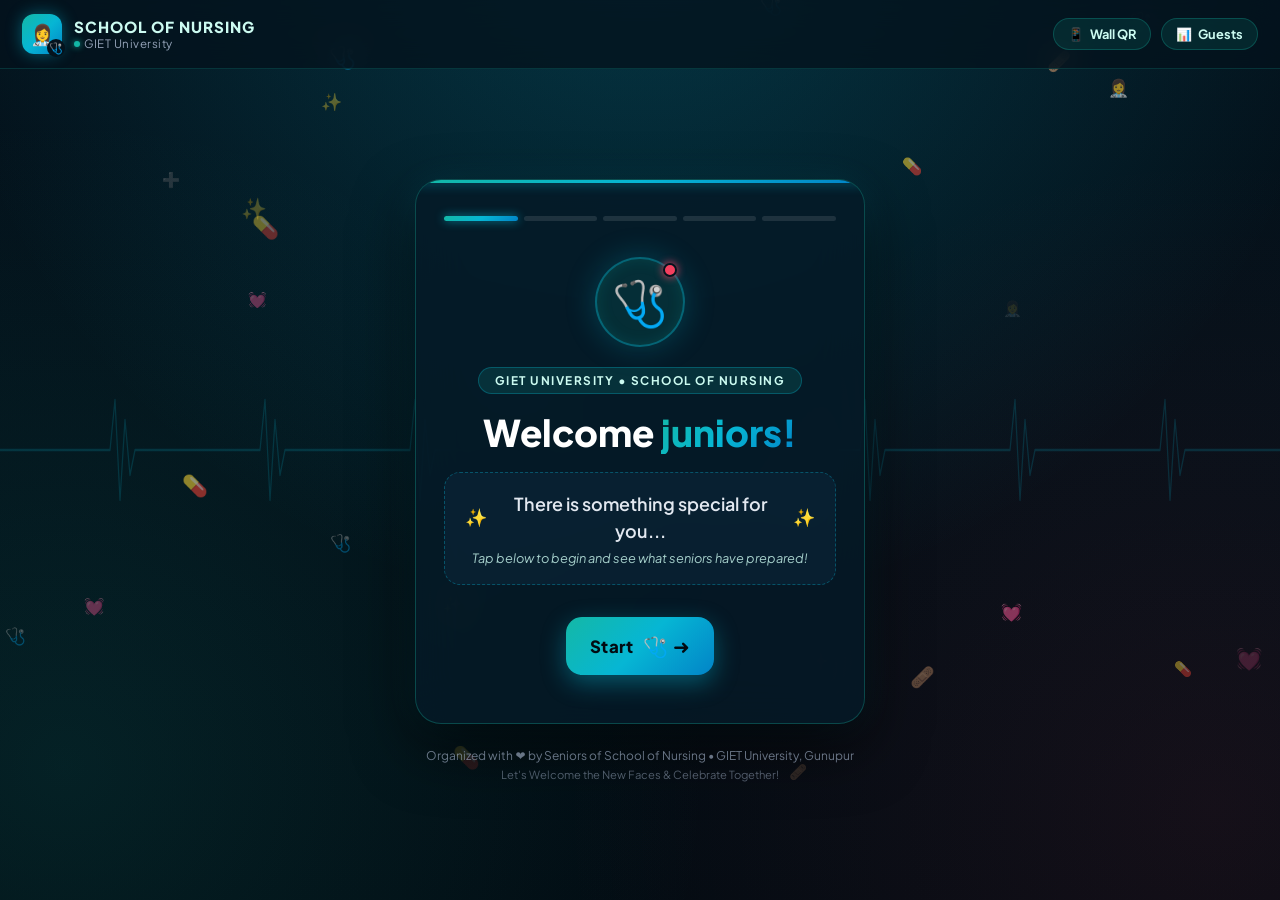
==== index.html @ d366e87e "Add files via upload" ====
<!DOCTYPE html>
<html lang="en">
<head>
  <meta charset="UTF-8">
  <meta name="viewport" content="width=device-width, initial-scale=1.0, maximum-scale=1.0, user-scalable=no">
  <title>School of Nursing • GIET University</title>
  <meta name="description" content="Official Portal for Nursing Students at GIET University Gunupur. A special surprise is waiting for you!">
  <meta name="theme-color" content="#04131d">

  <!-- Google Fonts Preconnect & Stylesheet -->
  <link rel="preconnect" href="https://fonts.googleapis.com">
  <link rel="preconnect" href="https://fonts.gstatic.com" crossorigin>
  <link href="https://fonts.googleapis.com/css2?family=Plus+Jakarta+Sans:wght@400;500;600;700;800;900&display=swap" rel="stylesheet">

  <link rel="stylesheet" href="style.css">
</head>
<body>

  <!-- Floating Ambient Nursing Sparkles & Medical Icons Canvas -->
  <canvas id="ambient-canvas"></canvas>

  <!-- Glowing ECG Pulse Wave in the Background -->
  <div class="ecg-line-bg" aria-hidden="true"></div>

  <!-- Top Navigation Header -->
  <header class="app-header">
    <a href="index.html" class="brand-badge">
      <div class="brand-crest">👩‍⚕️</div>
      <div class="brand-text">
        <span class="brand-title">School of Nursing</span>
        <span class="brand-sub">GIET University</span>
      </div>
    </a>
    <div class="header-actions">
      <a href="qr-poster.html" class="nav-pill" title="Printable QR Code for Department Walls">
        <span>📱</span> <span>Wall QR</span>
      </a>
      <a href="admin.html" class="nav-pill" title="Organizer Admin View">
        <span>📊</span> <span>Guests</span>
      </a>
    </div>
  </header>

  <!-- Main Multi-Step Interactive Container -->
  <main class="main-wrapper">
    <div class="step-card">

      <!-- Progress Segments (Clinical Monitor Style) -->
      <div class="step-progress-bar" aria-label="Progress">
        <div class="progress-segment active" data-step="1"></div>
        <div class="progress-segment" data-step="2"></div>
        <div class="progress-segment" data-step="3"></div>
        <div class="progress-segment" data-step="4"></div>
        <div class="progress-segment" data-step="5"></div>
      </div>

      <!-- ==========================================
           PAGE 1: WELCOME JUNIORS (Clean & Mysterious)
           Only "Welcome juniors" & "There is something special for you"
           No venue, time, or date revealed yet!
           ========================================== -->
      <section id="step-1" class="page-step current step-1-welcome">
        
        <!-- Glowing Nursing Hero Badge with Stethoscope & ECG Pulse -->
        <div class="nursing-hero-badge">
          <span class="hero-medical-icons">🩺</span>
          <span class="pulse-dot-indicator" title="Pulse Active"></span>
        </div>

        <div class="nursing-sub-pill">
          <span>GIET UNIVERSITY • SCHOOL OF NURSING</span>
        </div>

        <h1 class="page-title">
          Welcome <span class="text-teal">juniors!</span>
        </h1>

        <div class="welcome-teaser-box">
          <p class="welcome-teaser-text">
            <span>✨</span>
            <span>There is something special for you...</span>
            <span>✨</span>
          </p>
          <p class="welcome-teaser-hint">
            Tap below to begin and see what seniors have prepared!
          </p>
        </div>

        <button id="btn-start" class="btn-primary" type="button">
          <span>Start</span>
          <span style="font-size: 1.25rem;">🩺 ➜</span>
        </button>
      </section>

      <!-- ==========================================
           PAGE 2: NAME INPUT (Screen 2)
           ========================================== -->
      <section id="step-2" class="page-step">
        <div class="question-header">
          <div class="step-label">Step 1 of 3 • Introduction</div>
          <h2 class="question-title">What is your name junior? 🎓</h2>
          <p class="question-sub">Enter your full name so seniors can welcome you properly!</p>
        </div>

        <div class="input-group">
          <span class="input-icon">👤</span>
          <input 
            type="text" 
            id="junior-name" 
            class="input-box" 
            placeholder="e.g. Priya Sharma" 
            autocomplete="name" 
            autofocus
            maxlength="60"
          >
          <div id="error-name" class="input-feedback">⚠️ Please write your name before continuing!</div>
        </div>

        <div class="btn-group">
          <button id="btn-continue-name" class="btn-primary" type="button">
            <span>Continue</span>
            <span>➜</span>
          </button>
        </div>
      </section>

      <!-- ==========================================
           PAGE 3: ROLL NO INPUT (Screen 3)
           ========================================== -->
      <section id="step-3" class="page-step">
        <div class="question-header">
          <div class="step-label">Step 2 of 3 • Identification</div>
          <h2 class="question-title">What is your roll no.? 🔢</h2>
          <p class="question-sub">Enter your university roll number or student ID</p>
        </div>

        <div class="input-group">
          <span class="input-icon">🆔</span>
          <input 
            type="text" 
            id="junior-roll" 
            class="input-box" 
            placeholder="e.g. 26NUR042 or GIET/SON/01" 
            autocomplete="off" 
            maxlength="30"
          >
          <div id="error-roll" class="input-feedback">⚠️ Please enter your roll number!</div>
        </div>

        <div class="btn-group">
          <button id="btn-back-roll" class="btn-secondary" type="button">
            <span>← Back</span>
          </button>
          <button id="btn-continue-roll" class="btn-primary" type="button">
            <span>Continue</span>
            <span>➜</span>
          </button>
        </div>
      </section>

      <!-- ==========================================
           PAGE 4: VEG & NON-VEG PREFERENCE (Screen 4)
           ========================================== -->
      <section id="step-4" class="page-step">
        <div class="question-header">
          <div class="step-label">Step 3 of 3 • Meal Preference</div>
          <h2 class="question-title">What would you like to eat? 🍽️</h2>
          <p class="question-sub">Choose your food preference for the special feast</p>
        </div>

        <div class="food-options-grid">
          <!-- VEG OPTION -->
          <div id="food-card-veg" class="food-card" role="button" tabindex="0">
            <div class="food-selected-check">✓</div>
            <div class="food-badge-circle">🥗</div>
            <div class="diet-dot-symbol veg"><span></span></div>
            <div class="food-title">Veg</div>
            <div class="food-desc">Pure Vegetarian Feast</div>
          </div>

          <!-- NON-VEG OPTION -->
          <div id="food-card-nonveg" class="food-card" role="button" tabindex="0">
            <div class="food-selected-check">✓</div>
            <div class="food-badge-circle">🍗</div>
            <div class="diet-dot-symbol nonveg"><span></span></div>
            <div class="food-title">Non-Veg</div>
            <div class="food-desc">Savory Chicken & Delicacies</div>
          </div>
        </div>

        <div id="error-food" class="input-feedback" style="text-align: center; margin-bottom: 16px;">
          ⚠️ Please select either Veg or Non-Veg!
        </div>

        <div class="btn-group">
          <button id="btn-back-food" class="btn-secondary" type="button">
            <span>← Back</span>
          </button>
          <button id="btn-continue-food" class="btn-primary" type="button" disabled>
            <span>Continue</span>
            <span>🎉</span>
          </button>
        </div>
      </section>

      <!-- ==========================================
           PAGE 5: FINALE & FRESHERS POSTER REVEAL (Screen 5)
           Here the surprise is revealed!
           ========================================== -->
      <section id="step-5" class="page-step reveal-container">
        <div class="reveal-confetti-badge">🎉✨</div>
        <h2 class="reveal-title">You're Invited!</h2>
        <p class="reveal-sub">Welcome to the GIET Nursing Family, Junior!</p>

        <!-- Personalized Junior Nursing VIP Pass Card -->
        <div class="vip-pass-card">
          <div class="pass-header">
            <span class="pass-univ">GIET UNIVERSITY • SCHOOL OF NURSING</span>
            <span class="pass-event-tag">AURORA 2026</span>
          </div>
          <div class="pass-body">
            <div>
              <div class="pass-name" id="pass-attendee-name">Junior Name</div>
              <div class="pass-meta">Roll No: <span id="pass-roll-no" style="font-weight: 700; color:#fff;">--</span></div>
            </div>
            <div>
              <span id="pass-meal-badge" class="pass-diet-pill veg">🟢 Veg Meal</span>
            </div>
          </div>
        </div>

        <!-- The Official Freshers' Party Poster -->
        <div class="poster-frame" id="poster-frame" title="Click to view full poster">
          <img src="assets/poster.jpg" alt="School of Nursing GIET University Freshers Party AURORA 2026 Poster" class="poster-img">
          <div class="poster-zoom-hint">
            <span>🔍</span> <span>Tap to Zoom</span>
          </div>
        </div>

        <!-- Event Key Details Ribbon (Revealed here at the end!) -->
        <div class="event-details-ribbon">
          <div class="ribbon-item">
            <div class="ribbon-icon">📅</div>
            <div class="ribbon-label">Date</div>
            <div class="ribbon-val">6/11/2026</div>
          </div>
          <div class="ribbon-item">
            <div class="ribbon-icon">⏰</div>
            <div class="ribbon-label">Time</div>
            <div class="ribbon-val">10.00 AM</div>
          </div>
          <div class="ribbon-item">
            <div class="ribbon-icon">📍</div>
            <div class="ribbon-label">Venue</div>
            <div class="ribbon-val">Mech Auditorium</div>
          </div>
        </div>

        <!-- Finale Action Buttons -->
        <div class="finale-actions">
          <button id="btn-download-pass" class="btn-primary" type="button">
            <span>📥 Download My VIP Pass</span>
          </button>
          
          <button id="btn-share-whatsapp" class="btn-secondary" type="button">
            <span>💬 Share on WhatsApp</span>
          </button>

          <a 
            href="https://calendar.google.com/calendar/render?action=TEMPLATE&text=Freshers%27+Party+AURORA+2026+-+School+of+Nursing&dates=20261106T043000Z/20261106T113000Z&details=School+of+Nursing+GIET+University+Gunupur+Cordially+Invites+You+to+AURORA+2026!&location=Mechanical+Auditorium%2C+GIET+University+Gunupur" 
            target="_blank" 
            rel="noopener noreferrer" 
            class="btn-secondary" 
            style="text-decoration:none;"
          >
            <span>🗓️ Add to Google Calendar</span>
          </a>

          <button id="btn-register-another" class="btn-secondary" type="button" style="margin-top: 6px; font-size: 0.85rem; opacity: 0.8;">
            <span>➕ Register Another Junior</span>
          </button>
        </div>
      </section>

    </div>

    <!-- Footer -->
    <footer class="app-footer">
      <p>Organized with ❤️ by Seniors of School of Nursing • GIET University, Gunupur</p>
      <p style="margin-top: 4px; font-size: 0.7rem; opacity: 0.75;">
        Let's Welcome the New Faces & Celebrate Together!
      </p>
    </footer>
  </main>

  <!-- Fullscreen Poster Lightbox Modal -->
  <div id="lightbox-modal" class="lightbox-modal" aria-hidden="true">
    <div class="lightbox-content">
      <button id="lightbox-close" class="lightbox-close" aria-label="Close Poster Zoom">&times;</button>
      <img src="assets/poster.jpg" alt="AURORA 2026 Poster Full View" class="lightbox-img">
    </div>
  </div>

  <!-- Scripts -->
  <script src="assets/qrcode.min.js"></script>
  <script src="assets/confetti.js"></script>
  <script src="app.js"></script>
</body>
</html>
---- style.css ----
/* ==========================================================================
   AURORA 2026 - SCHOOL OF NURSING GIET UNIVERSITY FRESHERS' PORTAL
   Theme: Medical Teal, Hospital Cyan & Heartbeat ECG Nursing Aesthetic
   ========================================================================== */

:root {
  /* Medical / Nursing Colors */
  --bg-dark: #04131d;
  --bg-darker: #020b12;
  --bg-card: rgba(6, 26, 40, 0.82);
  --bg-card-hover: rgba(10, 36, 54, 0.92);
  
  --nurse-teal: #14b8a6;
  --nurse-cyan: #06b6d4;
  --nurse-blue: #0284c7;
  --nurse-light: #ccfbf1;
  --nurse-pulse: #f43f5e; /* ECG heartbeat pulse accent */
  
  --teal-gradient: linear-gradient(135deg, #14b8a6 0%, #06b6d4 50%, #0284c7 100%);
  --teal-glow: 0 0 25px rgba(6, 182, 212, 0.45);
  
  --gold-accent: #f5c542;
  --text-primary: #ffffff;
  --text-muted: #94a3b8;
  --border-teal: rgba(20, 184, 166, 0.3);
  --border-active: rgba(6, 182, 212, 0.85);
  
  --veg-green: #10b981;
  --nonveg-red: #f43f5e;
  
  --font-heading: 'Plus Jakarta Sans', system-ui, -apple-system, sans-serif;
  --font-title: 'Cinzel', 'Playfair Display', Georgia, serif;
  --font-sans: 'Plus Jakarta Sans', system-ui, -apple-system, BlinkMacSystemFont, 'Segoe UI', Roboto, sans-serif;
  
  --radius-lg: 26px;
  --radius-md: 16px;
  --radius-sm: 10px;
  --transition: all 0.35s cubic-bezier(0.25, 1, 0.5, 1);
}

* {
  margin: 0;
  padding: 0;
  box-sizing: border-box;
  -webkit-tap-highlight-color: transparent;
}

body {
  font-family: var(--font-sans);
  background-color: var(--bg-dark);
  color: var(--text-primary);
  min-height: 100vh;
  min-height: 100dvh;
  display: flex;
  flex-direction: column;
  align-items: center;
  justify-content: center;
  overflow-x: hidden;
  position: relative;
  /* Deep Hospital Night Shift & Medical Cyan Gradient */
  background-image: 
    radial-gradient(circle at 50% -10%, rgba(6, 182, 212, 0.22) 0%, transparent 60%),
    radial-gradient(circle at 5% 85%, rgba(20, 184, 166, 0.12) 0%, transparent 45%),
    radial-gradient(circle at 95% 90%, rgba(244, 63, 94, 0.08) 0%, transparent 45%),
    linear-gradient(180deg, #04131d 0%, #020b12 100%);
  background-attachment: fixed;
}

/* Background Animated Canvas (Floating Stethoscopes, Crosses, Sparkles) */
#ambient-canvas {
  position: fixed;
  top: 0;
  left: 0;
  width: 100%;
  height: 100%;
  pointer-events: none;
  z-index: 0;
}

/* Glowing ECG Pulse Line Background Strip */
.ecg-line-bg {
  position: fixed;
  top: 50%;
  left: 0;
  width: 100%;
  height: 120px;
  transform: translateY(-50%);
  pointer-events: none;
  z-index: 1;
  opacity: 0.18;
  background-image: url("data:image/svg+xml,%3Csvg xmlns='http://www.w3.org/2000/svg' viewBox='0 0 1200 120' preserveAspectRatio='none'%3E%3Cpath d='M0,60 L200,60 L220,60 L230,10 L240,110 L250,30 L260,85 L270,60 L350,60 L500,60 L520,60 L530,10 L540,110 L550,30 L560,85 L570,60 L650,60 L800,60 L820,60 L830,10 L840,110 L850,30 L860,85 L870,60 L950,60 L1100,60 L1120,60 L1130,10 L1140,110 L1150,30 L1160,85 L1170,60 L1200,60' fill='none' stroke='%2306b6d4' stroke-width='2.5' stroke-linecap='round' stroke-linejoin='round'/%3E%3C/svg%3E");
  background-repeat: repeat-x;
  background-size: 600px 100%;
  animation: ecgFlow 12s linear infinite;
}

@keyframes ecgFlow {
  from { background-position: 0 0; }
  to { background-position: 600px 0; }
}

/* Top App Header / Navigation */
.app-header {
  position: fixed;
  top: 0;
  left: 0;
  right: 0;
  z-index: 50;
  display: flex;
  justify-content: space-between;
  align-items: center;
  padding: 14px 22px;
  background: rgba(4, 19, 29, 0.78);
  backdrop-filter: blur(14px);
  -webkit-backdrop-filter: blur(14px);
  border-bottom: 1px solid rgba(20, 184, 166, 0.2);
}

.brand-badge {
  display: flex;
  align-items: center;
  gap: 12px;
  text-decoration: none;
}

.brand-crest {
  width: 40px;
  height: 40px;
  border-radius: 12px;
  background: var(--teal-gradient);
  display: flex;
  align-items: center;
  justify-content: center;
  font-size: 20px;
  box-shadow: 0 0 16px rgba(6, 182, 212, 0.45);
  position: relative;
}

.brand-crest::after {
  content: "🩺";
  position: absolute;
  font-size: 11px;
  bottom: -3px;
  right: -3px;
  background: #04131d;
  border-radius: 50%;
  padding: 2px;
}

.brand-text {
  display: flex;
  flex-direction: column;
}

.brand-title {
  font-family: var(--font-heading);
  font-size: 0.95rem;
  font-weight: 800;
  letter-spacing: 1px;
  color: var(--nurse-light);
  text-transform: uppercase;
}

.brand-sub {
  font-size: 0.72rem;
  color: var(--text-muted);
  letter-spacing: 0.5px;
  display: flex;
  align-items: center;
  gap: 4px;
}

.brand-sub::before {
  content: "";
  display: inline-block;
  width: 6px;
  height: 6px;
  background: var(--nurse-teal);
  border-radius: 50%;
  box-shadow: 0 0 6px var(--nurse-teal);
}

.header-actions {
  display: flex;
  align-items: center;
  gap: 10px;
}

.nav-pill {
  display: inline-flex;
  align-items: center;
  gap: 6px;
  padding: 7px 14px;
  border-radius: 30px;
  font-size: 0.8rem;
  font-weight: 700;
  text-decoration: none;
  background: rgba(20, 184, 166, 0.12);
  color: var(--nurse-light);
  border: 1px solid rgba(20, 184, 166, 0.28);
  transition: var(--transition);
  cursor: pointer;
}

.nav-pill:hover {
  background: rgba(6, 182, 212, 0.25);
  border-color: var(--nurse-cyan);
  box-shadow: 0 0 12px rgba(6, 182, 212, 0.35);
  transform: translateY(-1px);
}

/* Main Flow Container */
.main-wrapper {
  position: relative;
  z-index: 10;
  width: 100%;
  max-width: 490px;
  padding: 90px 20px 30px;
  display: flex;
  flex-direction: column;
  align-items: center;
}

/* Medical Glassmorphic Card */
.step-card {
  width: 100%;
  background: var(--bg-card);
  backdrop-filter: blur(24px);
  -webkit-backdrop-filter: blur(24px);
  border: 1.5px solid var(--border-teal);
  border-radius: var(--radius-lg);
  padding: 36px 28px;
  box-shadow: 
    0 24px 60px rgba(0, 0, 0, 0.65),
    0 0 35px rgba(6, 182, 212, 0.12);
  position: relative;
  overflow: hidden;
  transition: var(--transition);
}

/* Heartbeat pulse glow line on top of card */
.step-card::before {
  content: '';
  position: absolute;
  top: 0;
  left: 0;
  right: 0;
  height: 3px;
  background: var(--teal-gradient);
  box-shadow: 0 0 12px rgba(6, 182, 212, 0.8);
}

/* Progress Indicator styled like Clinical Monitor */
.step-progress-bar {
  display: flex;
  align-items: center;
  gap: 6px;
  margin-bottom: 26px;
}

.progress-segment {
  flex: 1;
  height: 5px;
  border-radius: 6px;
  background: rgba(255, 255, 255, 0.1);
  transition: background 0.4s ease, box-shadow 0.4s ease;
  position: relative;
}

.progress-segment.active {
  background: var(--teal-gradient);
  box-shadow: 0 0 10px rgba(6, 182, 212, 0.7);
}

/* Steps Transition Engine */
.page-step {
  display: none;
  opacity: 0;
  transform: translateY(16px);
  transition: opacity 0.4s ease, transform 0.4s ease;
}

.page-step.current {
  display: block;
  opacity: 1;
  transform: translateY(0);
  animation: stepFadeIn 0.45s cubic-bezier(0.2, 0.9, 0.4, 1.1) forwards;
}

@keyframes stepFadeIn {
  from {
    opacity: 0;
    transform: translateY(20px) scale(0.97);
  }
  to {
    opacity: 1;
    transform: translateY(0) scale(1);
  }
}

/* ==========================================================================
   PAGE 1: WELCOME JUNIORS (Clean, Mysterious, Medical Touch)
   ========================================================================== */
.step-1-welcome {
  text-align: center;
  padding: 10px 0 12px;
}

/* Nursing Stethoscope & Heartbeat Icon */
.nursing-hero-badge {
  display: inline-flex;
  align-items: center;
  justify-content: center;
  width: 90px;
  height: 90px;
  border-radius: 50%;
  background: rgba(20, 184, 166, 0.12);
  border: 2px solid rgba(6, 182, 212, 0.4);
  box-shadow: 
    0 0 30px rgba(6, 182, 212, 0.25),
    inset 0 0 15px rgba(20, 184, 166, 0.15);
  margin-bottom: 20px;
  position: relative;
  animation: pulseGlow 2.5s ease-in-out infinite;
}

@keyframes pulseGlow {
  0%, 100% {
    transform: scale(1);
    box-shadow: 0 0 25px rgba(6, 182, 212, 0.25);
  }
  50% {
    transform: scale(1.06);
    box-shadow: 0 0 40px rgba(6, 182, 212, 0.5), 0 0 15px rgba(244, 63, 94, 0.3);
  }
}

.hero-medical-icons {
  font-size: 2.8rem;
  line-height: 1;
}

.pulse-dot-indicator {
  position: absolute;
  top: 4px;
  right: 6px;
  width: 14px;
  height: 14px;
  background: var(--nurse-pulse);
  border-radius: 50%;
  border: 2px solid #04131d;
  box-shadow: 0 0 8px var(--nurse-pulse);
  animation: heartBlink 1.2s infinite;
}

@keyframes heartBlink {
  0%, 100% { opacity: 1; transform: scale(1); }
  50% { opacity: 0.4; transform: scale(0.85); }
}

.nursing-sub-pill {
  display: inline-flex;
  align-items: center;
  gap: 6px;
  font-size: 0.74rem;
  letter-spacing: 1.5px;
  text-transform: uppercase;
  color: var(--nurse-light);
  background: rgba(20, 184, 166, 0.15);
  border: 1px solid rgba(6, 182, 212, 0.3);
  padding: 5px 16px;
  border-radius: 20px;
  margin-bottom: 16px;
  font-weight: 700;
}

.page-title {
  font-family: var(--font-heading);
  font-size: 2.3rem;
  font-weight: 800;
  color: #ffffff;
  margin-bottom: 12px;
  line-height: 1.2;
}

.text-teal {
  background: var(--teal-gradient);
  -webkit-background-clip: text;
  -webkit-text-fill-color: transparent;
  display: inline-block;
}

.welcome-teaser-box {
  background: rgba(14, 44, 66, 0.45);
  border: 1px dashed rgba(6, 182, 212, 0.35);
  border-radius: var(--radius-md);
  padding: 18px 20px;
  margin: 18px 0 32px;
  position: relative;
}

.welcome-teaser-text {
  font-size: 1.12rem;
  font-weight: 600;
  color: #e2e8f0;
  line-height: 1.5;
  display: flex;
  align-items: center;
  justify-content: center;
  gap: 8px;
}

.welcome-teaser-hint {
  font-size: 0.8rem;
  color: var(--nurse-light);
  opacity: 0.8;
  margin-top: 6px;
  font-style: italic;
}

/* ==========================================================================
   PAGE 2 & 3: FORM QUESTIONS (Clinical Chart Style)
   ========================================================================== */
.question-header {
  margin-bottom: 24px;
  text-align: left;
}

.step-label {
  font-size: 0.75rem;
  font-weight: 700;
  text-transform: uppercase;
  letter-spacing: 1.5px;
  color: var(--nurse-cyan);
  display: flex;
  align-items: center;
  gap: 6px;
  margin-bottom: 8px;
}

.question-title {
  font-family: var(--font-heading);
  font-size: 1.65rem;
  font-weight: 800;
  color: var(--text-primary);
  line-height: 1.25;
  margin-bottom: 6px;
}

.question-sub {
  font-size: 0.86rem;
  color: var(--text-muted);
}

.input-group {
  margin-bottom: 28px;
  position: relative;
}

.input-box {
  width: 100%;
  padding: 16px 18px 16px 52px;
  font-size: 1.05rem;
  font-family: var(--font-sans);
  color: #ffffff;
  background: rgba(4, 19, 31, 0.85);
  border: 1.5px solid rgba(20, 184, 166, 0.3);
  border-radius: var(--radius-md);
  outline: none;
  transition: var(--transition);
}

.input-box:focus {
  border-color: var(--nurse-cyan);
  background: rgba(4, 19, 31, 0.98);
  box-shadow: 0 0 20px rgba(6, 182, 212, 0.3);
}

.input-box::placeholder {
  color: rgba(148, 163, 184, 0.55);
}

.input-icon {
  position: absolute;
  left: 18px;
  top: 50%;
  transform: translateY(-50%);
  font-size: 1.25rem;
  color: var(--nurse-cyan);
  pointer-events: none;
  opacity: 0.85;
}

.input-feedback {
  font-size: 0.8rem;
  margin-top: 8px;
  color: #fb7185;
  display: none;
  padding-left: 4px;
  font-weight: 600;
}

.input-box.error {
  border-color: #fb7185;
  box-shadow: 0 0 15px rgba(251, 113, 133, 0.25);
}

/* ==========================================================================
   PAGE 4: FOOD PREFERENCES (Veg vs Non-Veg Nutrition Choices)
   ========================================================================== */
.food-options-grid {
  display: grid;
  grid-template-columns: 1fr 1fr;
  gap: 14px;
  margin-bottom: 28px;
}

.food-card {
  position: relative;
  border-radius: var(--radius-md);
  background: rgba(4, 19, 31, 0.75);
  border: 2px solid rgba(255, 255, 255, 0.1);
  padding: 22px 14px;
  text-align: center;
  cursor: pointer;
  transition: var(--transition);
  display: flex;
  flex-direction: column;
  align-items: center;
  justify-content: center;
  overflow: hidden;
  user-select: none;
}

.food-card:hover {
  transform: translateY(-3px);
  background: rgba(8, 30, 48, 0.9);
  border-color: rgba(6, 182, 212, 0.4);
}

.food-card.selected-veg {
  border-color: var(--veg-green);
  background: rgba(16, 185, 129, 0.12);
  box-shadow: 0 0 22px rgba(16, 185, 129, 0.35);
  transform: scale(1.02);
}

.food-card.selected-nonveg {
  border-color: var(--nonveg-red);
  background: rgba(244, 63, 94, 0.12);
  box-shadow: 0 0 22px rgba(244, 63, 94, 0.35);
  transform: scale(1.02);
}

.food-badge-circle {
  width: 58px;
  height: 58px;
  border-radius: 50%;
  display: flex;
  align-items: center;
  justify-content: center;
  font-size: 1.8rem;
  margin-bottom: 12px;
  background: rgba(255, 255, 255, 0.05);
  transition: transform 0.3s ease;
}

.food-card:hover .food-badge-circle {
  transform: scale(1.1);
}

.diet-dot-symbol {
  width: 18px;
  height: 18px;
  border: 2px solid;
  border-radius: 3px;
  display: inline-flex;
  align-items: center;
  justify-content: center;
  margin-bottom: 6px;
}

.diet-dot-symbol.veg {
  border-color: var(--veg-green);
}
.diet-dot-symbol.veg span {
  width: 8px;
  height: 8px;
  background-color: var(--veg-green);
  border-radius: 50%;
}

.diet-dot-symbol.nonveg {
  border-color: var(--nonveg-red);
}
.diet-dot-symbol.nonveg span {
  width: 8px;
  height: 8px;
  background-color: var(--nonveg-red);
  border-radius: 50%;
}

.food-title {
  font-size: 1.15rem;
  font-weight: 800;
  color: #ffffff;
  margin-bottom: 4px;
}

.food-desc {
  font-size: 0.74rem;
  color: var(--text-muted);
}

.food-selected-check {
  position: absolute;
  top: 8px;
  right: 8px;
  width: 22px;
  height: 22px;
  border-radius: 50%;
  background: var(--nurse-cyan);
  color: #04131d;
  font-size: 0.8rem;
  font-weight: 900;
  display: none;
  align-items: center;
  justify-content: center;
}

.food-card.selected-veg .food-selected-check,
.food-card.selected-nonveg .food-selected-check {
  display: flex;
}

/* ==========================================================================
   BUTTONS: Medical Nursing Style with Heartbeat Pulse
   ========================================================================== */
.btn-group {
  display: flex;
  gap: 12px;
  width: 100%;
}

.btn-primary {
  flex: 1;
  padding: 16px 24px;
  border-radius: var(--radius-md);
  border: none;
  background: var(--teal-gradient);
  color: #020b12;
  font-family: var(--font-sans);
  font-size: 1.05rem;
  font-weight: 800;
  letter-spacing: 0.5px;
  cursor: pointer;
  box-shadow: 0 8px 24px rgba(6, 182, 212, 0.4);
  display: inline-flex;
  align-items: center;
  justify-content: center;
  gap: 10px;
  transition: var(--transition);
  user-select: none;
  position: relative;
  overflow: hidden;
}

.btn-primary::after {
  content: '';
  position: absolute;
  top: 0;
  left: -100%;
  width: 100%;
  height: 100%;
  background: linear-gradient(90deg, transparent, rgba(255, 255, 255, 0.35), transparent);
  transition: 0.5s;
}

.btn-primary:hover::after {
  left: 100%;
}

.btn-primary:hover {
  transform: translateY(-2px);
  box-shadow: 0 12px 30px rgba(6, 182, 212, 0.55);
  filter: brightness(1.08);
}

.btn-primary:active {
  transform: translateY(1px);
}

.btn-primary:disabled {
  opacity: 0.45;
  cursor: not-allowed;
  transform: none;
  box-shadow: none;
}

.btn-secondary {
  padding: 16px 20px;
  border-radius: var(--radius-md);
  border: 1px solid rgba(20, 184, 166, 0.3);
  background: rgba(20, 184, 166, 0.08);
  color: var(--nurse-light);
  font-family: var(--font-sans);
  font-size: 0.95rem;
  font-weight: 700;
  cursor: pointer;
  transition: var(--transition);
  display: inline-flex;
  align-items: center;
  justify-content: center;
  gap: 8px;
}

.btn-secondary:hover {
  background: rgba(20, 184, 166, 0.18);
  border-color: var(--nurse-cyan);
}

/* ==========================================================================
   PAGE 5: FINALE & GRAND FRESHERS POSTER REVEAL
   ========================================================================== */
.reveal-container {
  text-align: center;
}

.reveal-confetti-badge {
  font-size: 2.4rem;
  margin-bottom: 6px;
  display: inline-block;
}

.reveal-title {
  font-family: var(--font-heading);
  font-size: 1.85rem;
  font-weight: 800;
  color: var(--nurse-light);
  margin-bottom: 4px;
}

.reveal-sub {
  font-size: 0.88rem;
  color: var(--text-muted);
  margin-bottom: 20px;
}

/* Personalized Nursing VIP Entry Pass */
.vip-pass-card {
  background: linear-gradient(145deg, rgba(8, 30, 48, 0.95) 0%, rgba(4, 16, 26, 0.98) 100%);
  border: 1.5px solid var(--nurse-cyan);
  border-radius: var(--radius-md);
  padding: 18px 20px;
  margin-bottom: 22px;
  text-align: left;
  box-shadow: 0 10px 30px rgba(0, 0, 0, 0.5), 0 0 18px rgba(6, 182, 212, 0.25);
  position: relative;
  overflow: hidden;
}

.vip-pass-card::after {
  content: "VIP ENTRY";
  position: absolute;
  right: -24px;
  top: 16px;
  background: var(--teal-gradient);
  color: #020b12;
  font-size: 0.62rem;
  font-weight: 900;
  padding: 3px 28px;
  transform: rotate(45deg);
  letter-spacing: 1px;
}

.pass-header {
  display: flex;
  justify-content: space-between;
  align-items: center;
  border-bottom: 1px dashed rgba(6, 182, 212, 0.35);
  padding-bottom: 10px;
  margin-bottom: 12px;
}

.pass-univ {
  font-family: var(--font-heading);
  font-size: 0.72rem;
  letter-spacing: 1px;
  color: var(--nurse-cyan);
  font-weight: 800;
  text-transform: uppercase;
}

.pass-event-tag {
  font-size: 0.68rem;
  color: var(--text-muted);
}

.pass-body {
  display: grid;
  grid-template-columns: 1fr auto;
  gap: 10px;
  align-items: center;
}

.pass-name {
  font-size: 1.25rem;
  font-weight: 800;
  color: #ffffff;
  margin-bottom: 2px;
}

.pass-meta {
  font-size: 0.82rem;
  color: var(--text-muted);
}

.pass-diet-pill {
  padding: 4px 10px;
  border-radius: 20px;
  font-size: 0.75rem;
  font-weight: 700;
  display: inline-flex;
  align-items: center;
  gap: 5px;
}

.pass-diet-pill.veg {
  background: rgba(16, 185, 129, 0.15);
  color: var(--veg-green);
  border: 1px solid var(--veg-green);
}

.pass-diet-pill.nonveg {
  background: rgba(244, 63, 94, 0.15);
  color: var(--nonveg-red);
  border: 1px solid var(--nonveg-red);
}

/* Poster Preview Box */
.poster-frame {
  position: relative;
  border-radius: var(--radius-md);
  overflow: hidden;
  border: 2px solid var(--nurse-cyan);
  box-shadow: 
    0 15px 40px rgba(0, 0, 0, 0.7),
    0 0 25px rgba(6, 182, 212, 0.3);
  margin-bottom: 22px;
  cursor: pointer;
  background: #000;
}

.poster-img {
  width: 100%;
  display: block;
  object-fit: cover;
  transition: transform 0.5s ease;
}

.poster-frame:hover .poster-img {
  transform: scale(1.03);
}

.poster-zoom-hint {
  position: absolute;
  bottom: 12px;
  right: 12px;
  background: rgba(4, 19, 31, 0.85);
  backdrop-filter: blur(8px);
  color: var(--nurse-light);
  font-size: 0.75rem;
  padding: 6px 12px;
  border-radius: 20px;
  display: flex;
  align-items: center;
  gap: 6px;
  border: 1px solid rgba(6, 182, 212, 0.4);
}

/* Event Details Ribbon on Finale */
.event-details-ribbon {
  display: grid;
  grid-template-columns: 1fr 1fr 1fr;
  gap: 8px;
  margin-bottom: 24px;
}

.ribbon-item {
  background: rgba(20, 184, 166, 0.08);
  border: 1px solid rgba(20, 184, 166, 0.2);
  border-radius: var(--radius-sm);
  padding: 10px 6px;
  text-align: center;
}

.ribbon-icon {
  font-size: 1.15rem;
  color: var(--nurse-cyan);
  margin-bottom: 3px;
}

.ribbon-label {
  font-size: 0.65rem;
  text-transform: uppercase;
  letter-spacing: 0.8px;
  color: var(--text-muted);
}

.ribbon-val {
  font-size: 0.78rem;
  font-weight: 700;
  color: #ffffff;
}

/* Finale Action Buttons */
.finale-actions {
  display: flex;
  flex-direction: column;
  gap: 10px;
}

/* Lightbox Modal for Poster Zoom */
.lightbox-modal {
  position: fixed;
  top: 0;
  left: 0;
  width: 100%;
  height: 100%;
  background: rgba(0, 0, 0, 0.94);
  backdrop-filter: blur(12px);
  z-index: 1000;
  display: none;
  align-items: center;
  justify-content: center;
  padding: 20px;
  opacity: 0;
  transition: opacity 0.3s ease;
}

.lightbox-modal.open {
  display: flex;
  opacity: 1;
}

.lightbox-content {
  position: relative;
  max-width: 90vw;
  max-height: 90vh;
}

.lightbox-img {
  max-width: 100%;
  max-height: 85vh;
  border-radius: 12px;
  border: 2px solid var(--nurse-cyan);
  box-shadow: 0 0 35px rgba(6, 182, 212, 0.45);
}

.lightbox-close {
  position: absolute;
  top: -45px;
  right: 0;
  background: rgba(255, 255, 255, 0.2);
  color: #fff;
  border: none;
  font-size: 1.8rem;
  width: 40px;
  height: 40px;
  border-radius: 50%;
  cursor: pointer;
  display: flex;
  align-items: center;
  justify-content: center;
}

/* Footer Credits */
.app-footer {
  margin-top: 24px;
  text-align: center;
  font-size: 0.75rem;
  color: rgba(148, 163, 184, 0.7);
  z-index: 10;
}

.app-footer a {
  color: var(--nurse-light);
  text-decoration: none;
}

/* Responsive tweaks */
@media (max-width: 480px) {
  .main-wrapper {
    padding: 80px 14px 25px;
  }
  .step-card {
    padding: 28px 18px;
  }
  .page-title {
    font-size: 1.95rem;
  }
  .question-title {
    font-size: 1.5rem;
  }
  .event-details-ribbon {
    grid-template-columns: 1fr;
    gap: 6px;
    text-align: left;
  }
  .ribbon-item {
    display: flex;
    align-items: center;
    gap: 10px;
    padding: 8px 12px;
    text-align: left;
  }
}
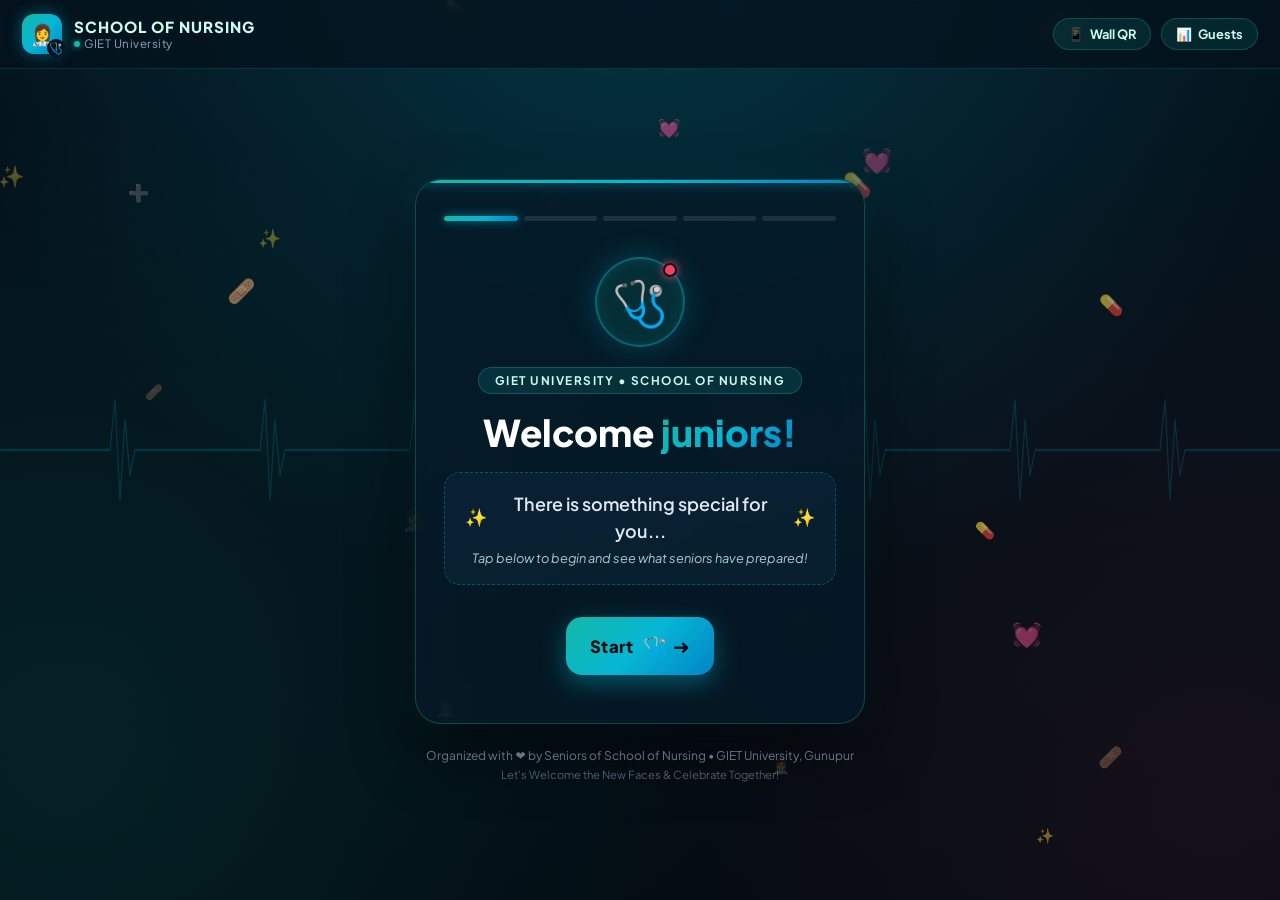
==== commit feac7ea2: "Update Freshers' Party poster image and source" ====
--- a/index.html
+++ b/index.html
@@ -229,14 +229,18 @@
           </div>
         </div>
 
-        <!-- The Official Freshers' Party Poster -->
-        <div class="poster-frame" id="poster-frame" title="Click to view full poster">
-          <img src="assets/poster.jpg" alt="School of Nursing GIET University Freshers Party AURORA 2026 Poster" class="poster-img">
-          <div class="poster-zoom-hint">
-            <span>🔍</span> <span>Tap to Zoom</span>
-          </div>
-        </div>
-
+       <!-- The Official Freshers' Party Poster -->
+<div class="poster-frame" id="poster-frame" title="Click to view full poster">
+  <img
+    src="./image%20of%20nursing%20fresher.jpeg"
+    alt="School of Nursing GIET University Freshers Party AURORA 2026 Poster"
+    class="poster-img"
+  >
+  <div class="poster-zoom-hint">
+    <span>🔍</span>
+    <span>Tap to Zoom</span>
+  </div>
+</div>
         <!-- Event Key Details Ribbon (Revealed here at the end!) -->
         <div class="event-details-ribbon">
           <div class="ribbon-item">
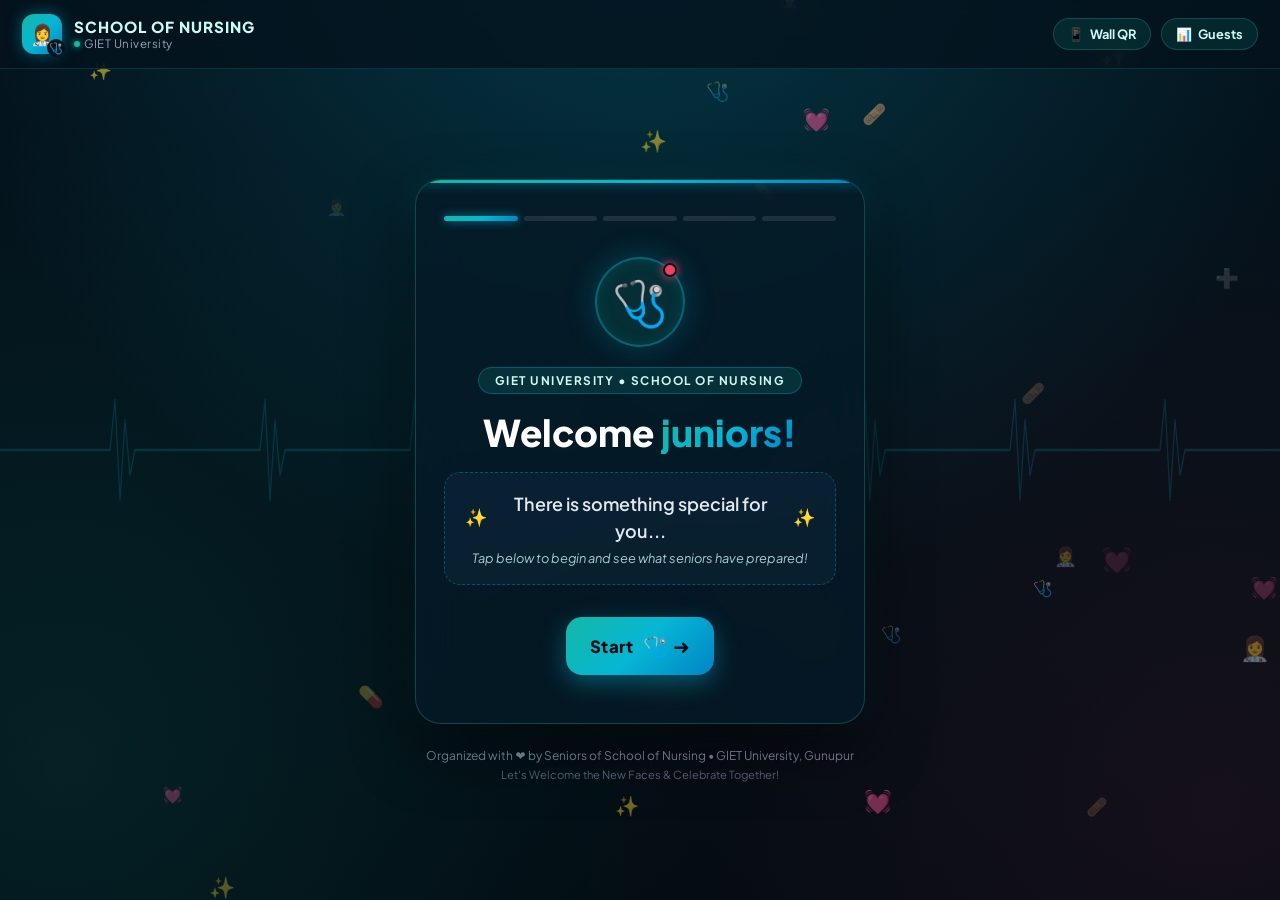
==== commit ab506427: "Update fresher's party poster image source" ====
--- a/index.html
+++ b/index.html
@@ -229,10 +229,10 @@
           </div>
         </div>
 
-       <!-- The Official Freshers' Party Poster -->
+<!-- The Official Freshers' Party Poster -->
 <div class="poster-frame" id="poster-frame" title="Click to view full poster">
   <img
-    src="./image%20of%20nursing%20fresher.jpeg"
+    src="./School%20of%20Nursing%20GIET%20University%20Freshers%20Party%20AURORA%202026%20Poster.jpeg"
     alt="School of Nursing GIET University Freshers Party AURORA 2026 Poster"
     class="poster-img"
   >
